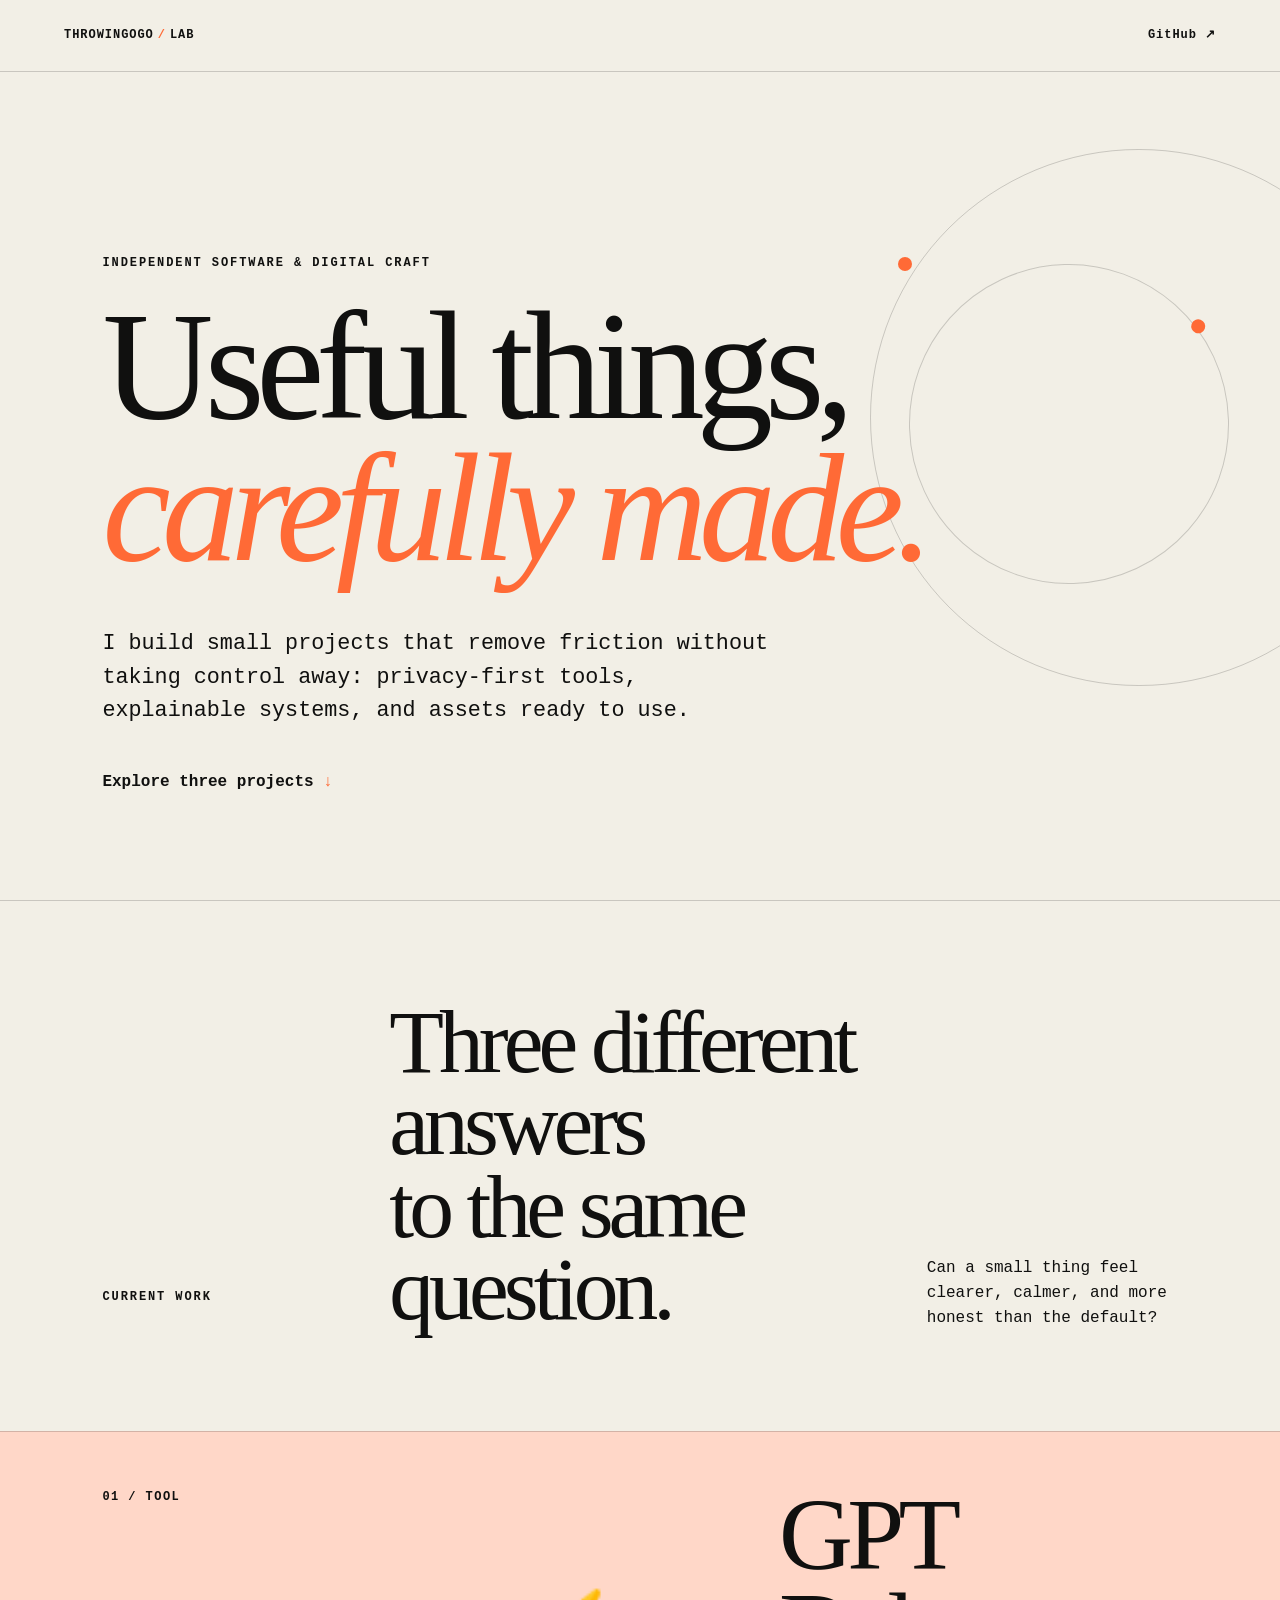
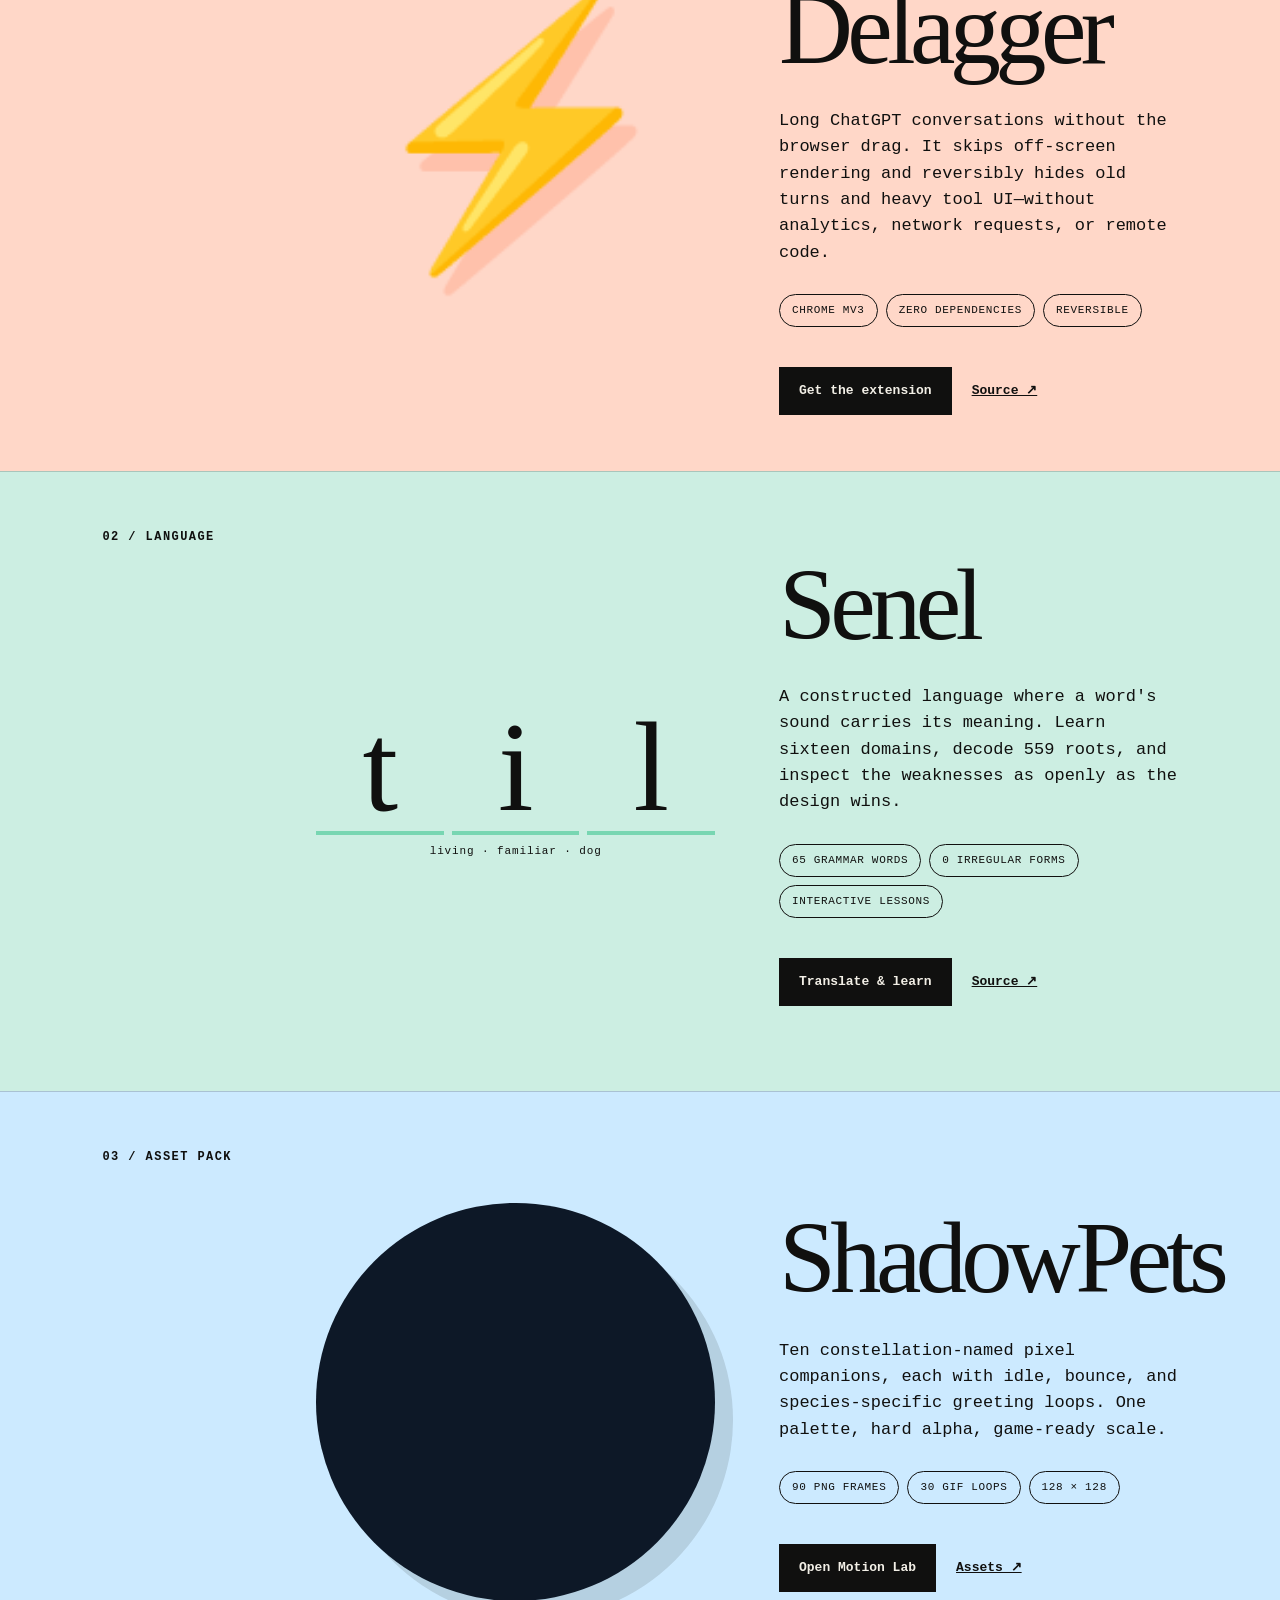
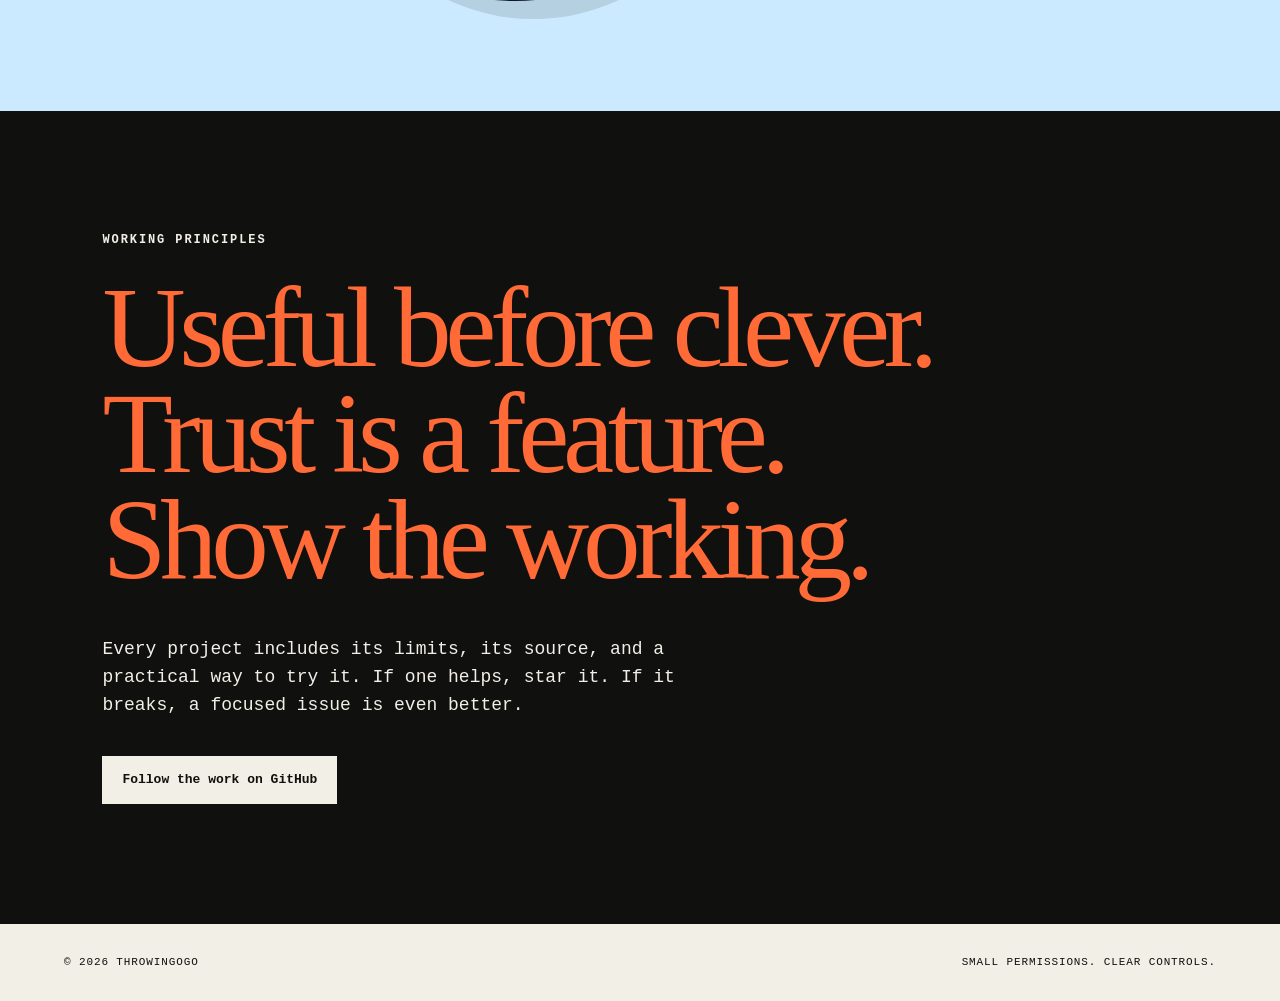
==== index.html @ 139b1a58 "Turn profile into a three-project portfolio" ====
<!doctype html>
<html lang="en">
<head>
  <meta charset="utf-8">
  <meta name="viewport" content="width=device-width,initial-scale=1">
  <title>Throwingogo — useful things, carefully made</title>
  <meta name="description" content="Privacy-first tools, a meaning-encoded constructed language, and reusable pixel-art companions by Throwingogo.">
  <link rel="canonical" href="https://throwingogo-hub.github.io/">
  <meta property="og:type" content="website">
  <meta property="og:title" content="Throwingogo — useful things, carefully made">
  <meta property="og:description" content="Small tools, clear controls, honest tradeoffs.">
  <meta property="og:url" content="https://throwingogo-hub.github.io/">
  <meta property="og:image" content="https://throwingogo-hub.github.io/assets/social-preview.png">
  <meta name="twitter:card" content="summary_large_image">
  <meta name="twitter:title" content="Throwingogo — useful things, carefully made">
  <meta name="twitter:description" content="Small tools, clear controls, honest tradeoffs.">
  <meta name="twitter:image" content="https://throwingogo-hub.github.io/assets/social-preview.png">
  <link rel="stylesheet" href="style.css">
</head>
<body>
  <header class="masthead">
    <a class="wordmark" href="#top" aria-label="Throwingogo home">THROWINGOGO<span aria-hidden="true">/</span>LAB</a>
    <a class="github-link" href="https://github.com/throwingogo-hub">GitHub ↗</a>
  </header>

  <main id="top">
    <section class="hero" aria-labelledby="hero-title">
      <p class="eyebrow">Independent software &amp; digital craft</p>
      <h1 id="hero-title">Useful things,<br><em>carefully made.</em></h1>
      <p class="lede">I build small projects that remove friction without taking control away: privacy-first tools, explainable systems, and assets ready to use.</p>
      <a class="down" href="#projects">Explore three projects <span aria-hidden="true">↓</span></a>
      <div class="orbit orbit-a" aria-hidden="true"></div>
      <div class="orbit orbit-b" aria-hidden="true"></div>
    </section>

    <section class="projects" id="projects" aria-labelledby="projects-title">
      <div class="section-heading">
        <p class="eyebrow">Current work</p>
        <h2 id="projects-title">Three different answers<br>to the same question.</h2>
        <p>Can a small thing feel clearer, calmer, and more honest than the default?</p>
      </div>

      <article class="project project-delagger">
        <div class="project-index">01 / TOOL</div>
        <div class="project-mark" aria-hidden="true">⚡</div>
        <div class="project-copy">
          <h3>GPT Delagger</h3>
          <p>Long ChatGPT conversations without the browser drag. It skips off-screen rendering and reversibly hides old turns and heavy tool UI—without analytics, network requests, or remote code.</p>
          <ul aria-label="Project attributes"><li>Chrome MV3</li><li>Zero dependencies</li><li>Reversible</li></ul>
          <div class="actions"><a class="button" href="https://github.com/throwingogo-hub/chatgpt-delagger/releases/latest">Get the extension</a><a class="text-link" href="https://github.com/throwingogo-hub/chatgpt-delagger">Source ↗</a></div>
        </div>
      </article>

      <article class="project project-senel">
        <div class="project-index">02 / LANGUAGE</div>
        <div class="senel-mark" aria-hidden="true"><b>t</b><b>i</b><b>l</b><span>living · familiar · dog</span></div>
        <div class="project-copy">
          <h3>Senel</h3>
          <p>A constructed language where a word's sound carries its meaning. Learn sixteen domains, decode 559 roots, and inspect the weaknesses as openly as the design wins.</p>
          <ul aria-label="Project attributes"><li>65 grammar words</li><li>0 irregular forms</li><li>Interactive lessons</li></ul>
          <div class="actions"><a class="button" href="https://throwingogo-hub.github.io/senel/">Translate &amp; learn</a><a class="text-link" href="https://github.com/throwingogo-hub/senel">Source ↗</a></div>
        </div>
      </article>

      <article class="project project-pets">
        <div class="project-index">03 / ASSET PACK</div>
        <div class="pet-stage" aria-hidden="true"><img src="https://raw.githubusercontent.com/throwingogo-hub/DigitalPets/main/ShadowPets/Animations/Draco/idle.gif" alt=""></div>
        <div class="project-copy">
          <h3>ShadowPets</h3>
          <p>Ten constellation-named pixel companions, each with idle, bounce, and species-specific greeting loops. One palette, hard alpha, game-ready scale.</p>
          <ul aria-label="Project attributes"><li>90 PNG frames</li><li>30 GIF loops</li><li>128 × 128</li></ul>
          <div class="actions"><a class="button" href="https://throwingogo-hub.github.io/DigitalPets/">Open Motion Lab</a><a class="text-link" href="https://github.com/throwingogo-hub/DigitalPets">Assets ↗</a></div>
        </div>
      </article>
    </section>

    <section class="principles" aria-labelledby="principles-title">
      <p class="eyebrow">Working principles</p>
      <h2 id="principles-title">Useful before clever.<br>Trust is a feature.<br>Show the working.</h2>
      <p>Every project includes its limits, its source, and a practical way to try it. If one helps, star it. If it breaks, a focused issue is even better.</p>
      <a class="button button-light" href="https://github.com/throwingogo-hub">Follow the work on GitHub</a>
    </section>
  </main>

  <footer><span>© 2026 Throwingogo</span><span>Small permissions. Clear controls.</span></footer>
</body>
</html>
---- style.css ----
:root{--ink:#10100f;--paper:#f2efe6;--orange:#ff6a36;--blue:#4ab4ff;--mint:#78d6b2;--line:rgba(16,16,15,.18)}
*{box-sizing:border-box}
html{scroll-behavior:smooth}
body{margin:0;background:var(--paper);color:var(--ink);font-family:"SFMono-Regular",Consolas,"Liberation Mono",monospace;line-height:1.55}
a{color:inherit}
.masthead{height:72px;display:flex;align-items:center;justify-content:space-between;padding:0 clamp(22px,5vw,72px);border-bottom:1px solid var(--line);font-size:12px;letter-spacing:.08em;position:relative;z-index:3}
.wordmark,.github-link{text-decoration:none;font-weight:800}.wordmark span{color:var(--orange);padding:0 4px}.github-link:hover{text-decoration:underline}
.hero{min-height:calc(100vh - 72px);padding:clamp(72px,11vw,150px) clamp(22px,8vw,120px) 64px;display:flex;flex-direction:column;justify-content:center;position:relative;overflow:hidden}
.eyebrow{text-transform:uppercase;font-weight:800;font-size:12px;letter-spacing:.16em;margin:0 0 24px}
h1,h2,h3{font-family:Georgia,"Times New Roman",serif;font-weight:400;letter-spacing:-.055em;margin:0;line-height:.92}
h1{font-size:clamp(68px,12vw,174px);max-width:1100px;position:relative;z-index:1}h1 em{color:var(--orange);font-weight:400}
.lede{font-size:clamp(16px,1.7vw,22px);max-width:670px;margin:48px 0 42px;position:relative;z-index:1}.down{font-weight:800;text-decoration:none;position:relative;z-index:1}.down span{color:var(--orange)}
.orbit{position:absolute;border:1px solid var(--line);border-radius:50%;pointer-events:none}.orbit:after{content:"";position:absolute;width:14px;height:14px;border-radius:50%;background:var(--orange);top:20%;left:5%}.orbit-a{width:42vw;height:42vw;right:-10vw;top:6vw}.orbit-b{width:25vw;height:25vw;right:4vw;top:15vw;transform:rotate(110deg)}
.projects{border-top:1px solid var(--line)}.section-heading{padding:100px clamp(22px,8vw,120px);display:grid;grid-template-columns:1fr 2fr 1fr;gap:36px;align-items:end}.section-heading h2{font-size:clamp(48px,7vw,96px)}.section-heading>p:last-child{max-width:360px;margin:0}
.project{min-height:620px;border-top:1px solid var(--line);padding:56px clamp(22px,8vw,120px);display:grid;grid-template-columns:150px minmax(260px,1fr) minmax(340px,1fr);gap:clamp(24px,5vw,80px);align-items:center;position:relative}.project-index{align-self:start;font-size:12px;letter-spacing:.12em;font-weight:800}.project-mark{font-size:clamp(130px,20vw,270px);text-align:center;filter:drop-shadow(14px 18px 0 rgba(255,106,54,.2))}.project-copy h3{font-size:clamp(58px,8vw,108px);margin-bottom:32px}.project-copy p{max-width:620px;font-size:17px}.project-copy ul{display:flex;flex-wrap:wrap;list-style:none;padding:0;margin:28px 0 40px;gap:8px}.project-copy li{border:1px solid currentColor;border-radius:99px;padding:7px 12px;font-size:11px;text-transform:uppercase;letter-spacing:.06em}.actions{display:flex;gap:20px;align-items:center;flex-wrap:wrap}.button{display:inline-block;background:var(--ink);color:var(--paper);padding:14px 20px;text-decoration:none;font-weight:800;font-size:13px}.button:hover{transform:translate(-2px,-2px);box-shadow:4px 4px 0 var(--orange)}.text-link{font-size:13px;font-weight:800}
.project-delagger{background:#ffd7c8}.project-senel{background:#cceee2}.project-pets{background:#cceaff}.senel-mark{display:grid;grid-template-columns:repeat(3,1fr);gap:8px;text-align:center}.senel-mark b{font:400 clamp(68px,10vw,132px)/1 Georgia,serif;border-bottom:4px solid var(--mint)}.senel-mark span{grid-column:1/-1;font-size:11px;letter-spacing:.08em}.pet-stage{aspect-ratio:1;border-radius:50%;background:#0d1827;display:grid;place-items:center;box-shadow:18px 18px 0 rgba(16,16,15,.12)}.pet-stage img{width:72%;image-rendering:pixelated}
.principles{background:var(--ink);color:var(--paper);padding:120px clamp(22px,8vw,120px)}.principles h2{font-size:clamp(52px,9vw,124px);color:var(--orange)}.principles>p:not(.eyebrow){max-width:630px;margin:44px 0 36px;font-size:18px}.button-light{background:var(--paper);color:var(--ink)}
footer{padding:30px clamp(22px,5vw,72px);display:flex;justify-content:space-between;font-size:11px;text-transform:uppercase;letter-spacing:.08em}
@media(max-width:820px){.section-heading{grid-template-columns:1fr}.project{grid-template-columns:1fr;min-height:auto}.project-mark,.senel-mark,.pet-stage{max-width:360px;margin:auto}.project-index{margin-bottom:10px}.orbit{opacity:.5}footer{gap:20px;flex-direction:column}}
@media(prefers-reduced-motion:no-preference){.project .project-mark,.project .senel-mark,.project .pet-stage{transition:transform .25s ease}.project:hover .project-mark,.project:hover .senel-mark,.project:hover .pet-stage{transform:translateY(-8px) rotate(-1deg)}}
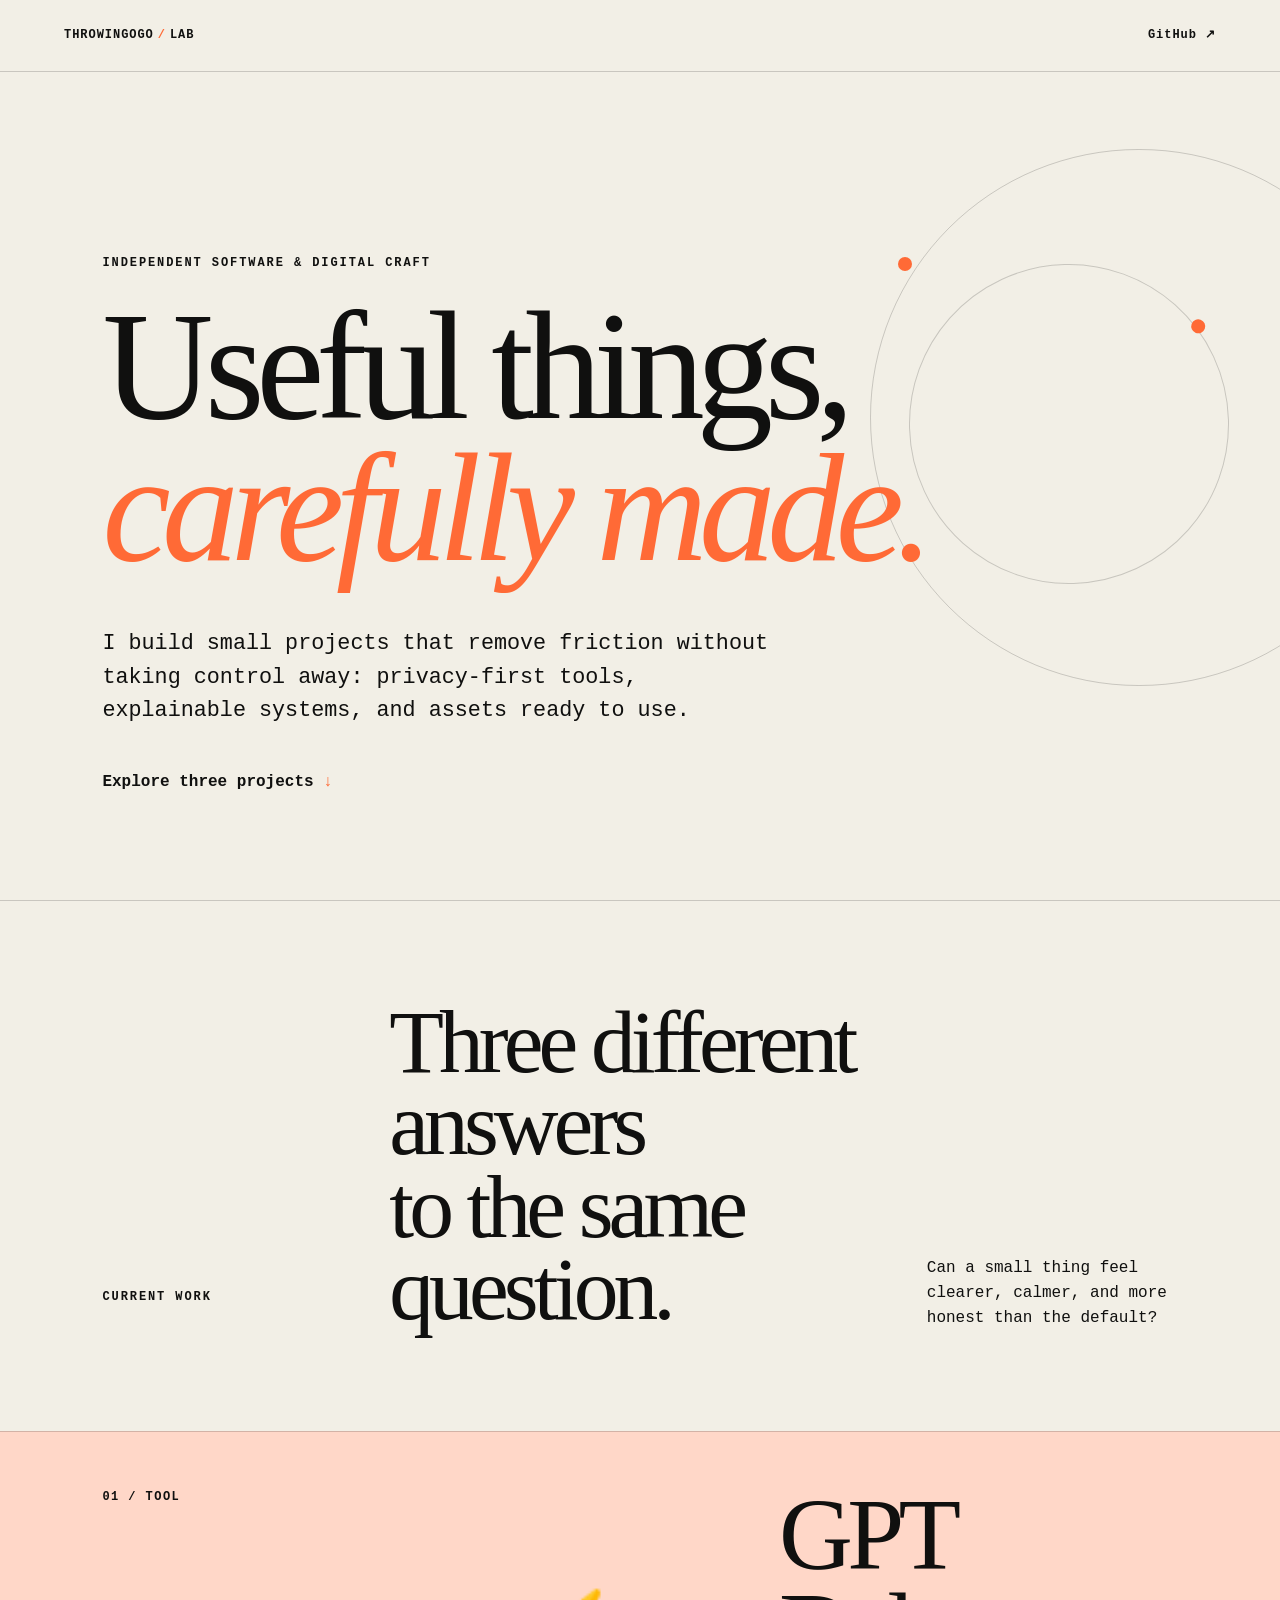
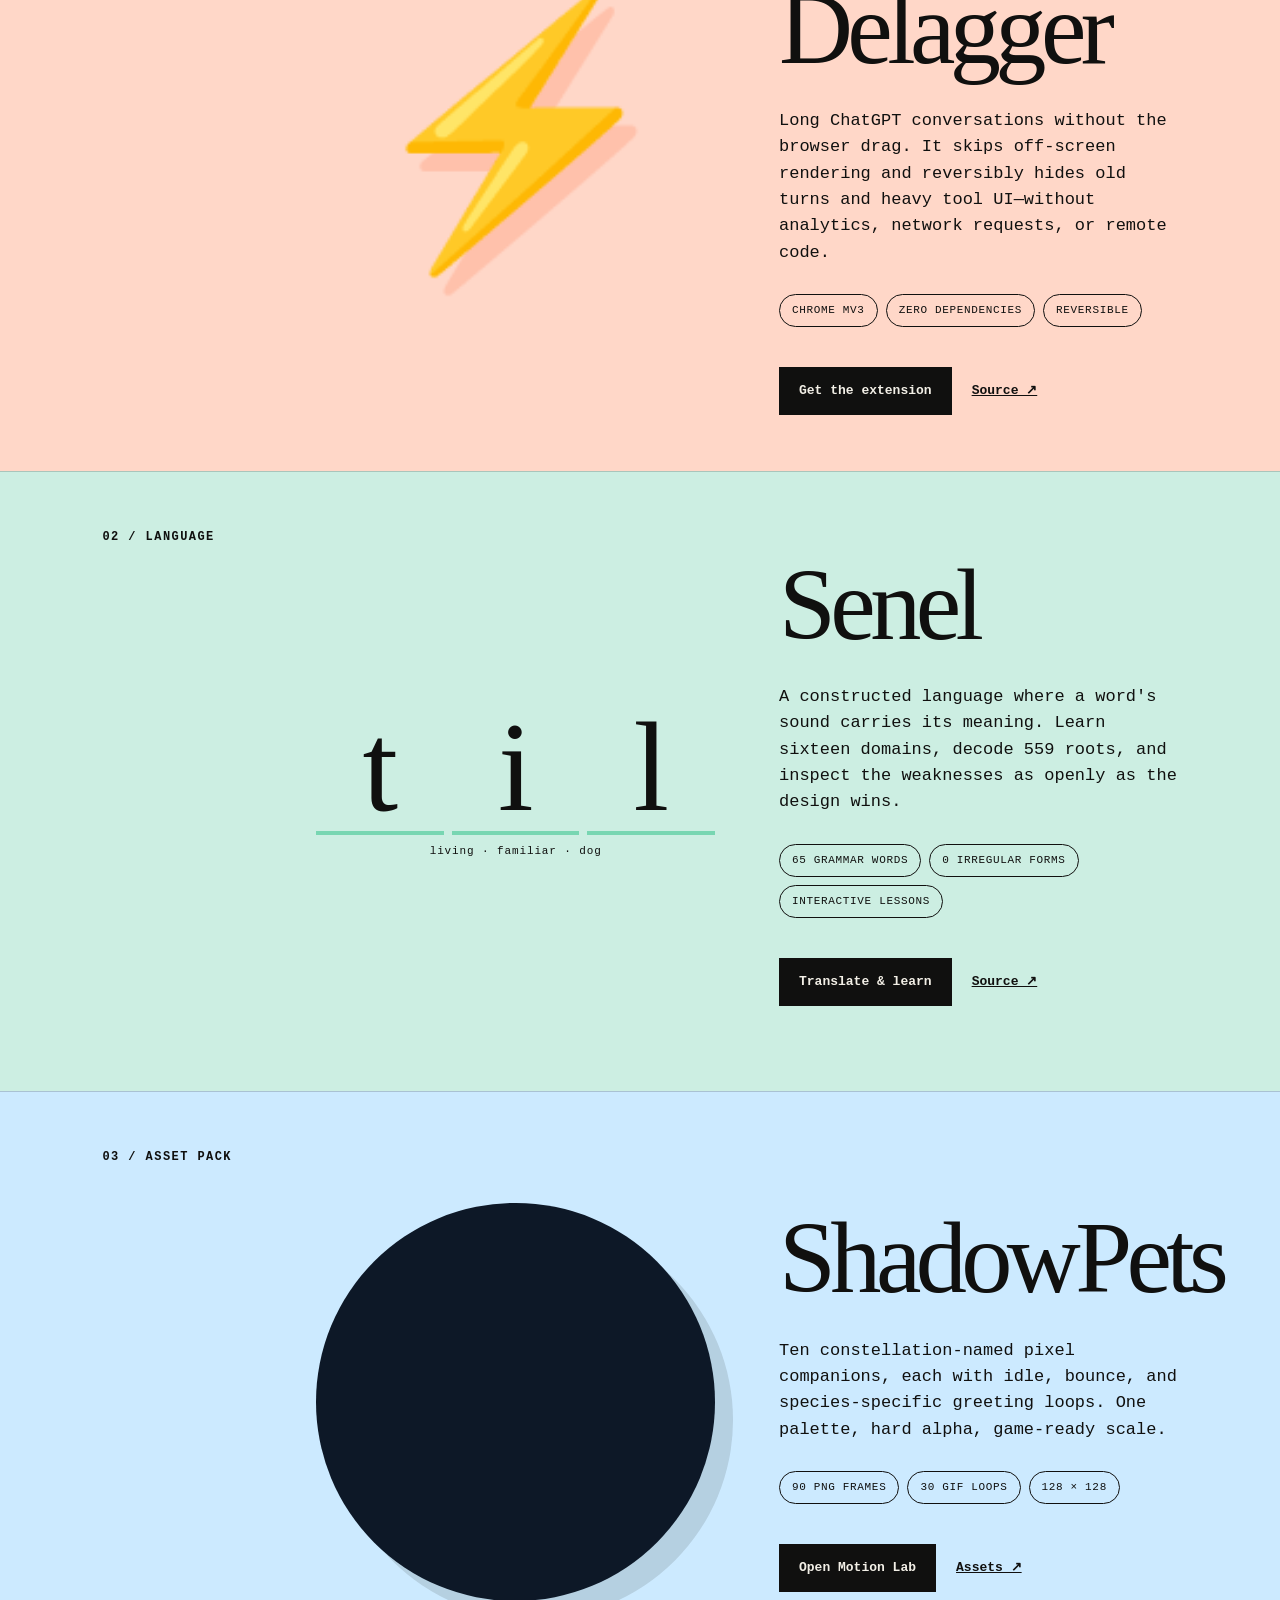
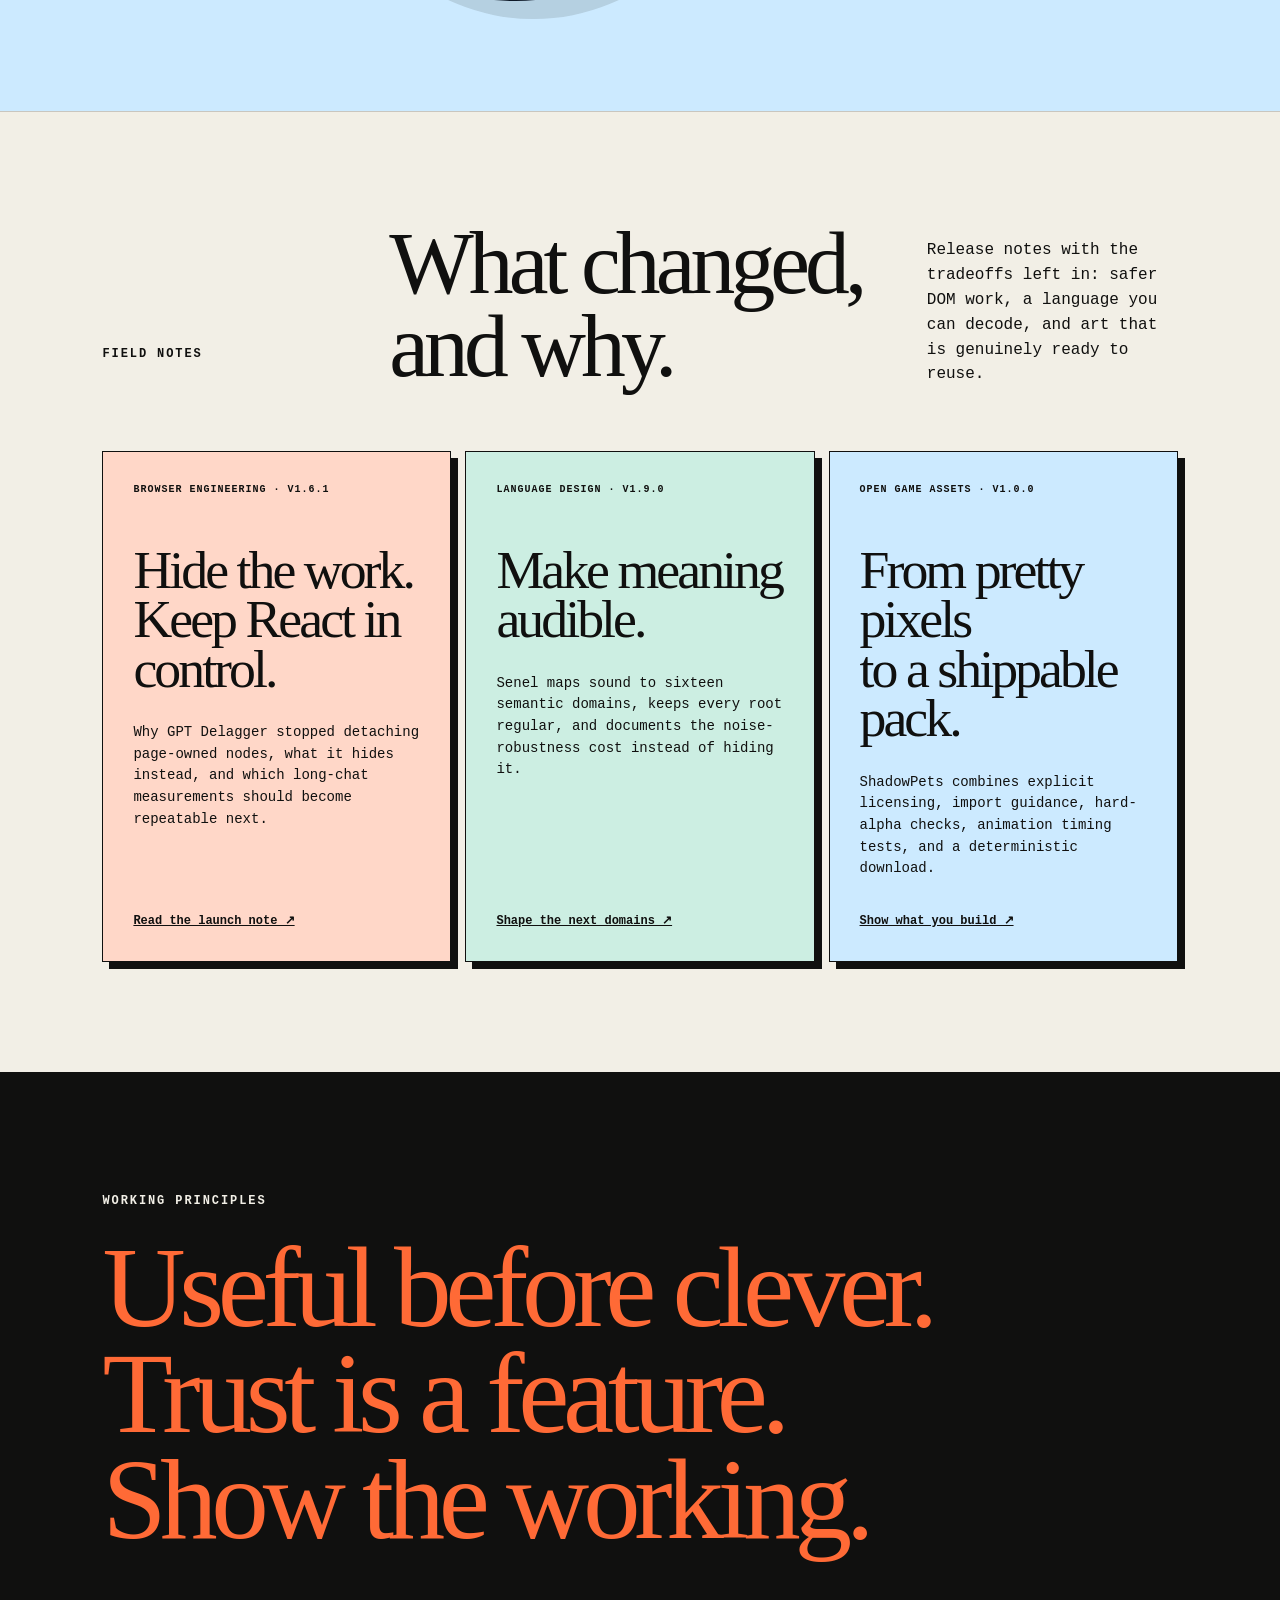
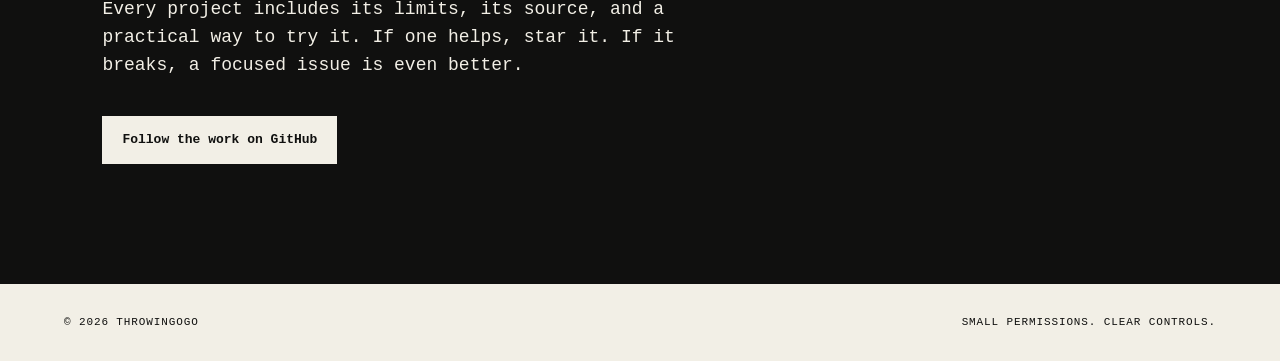
==== commit 99e57cb4: "content: add project field notes" ====
--- a/index.html
+++ b/index.html
@@ -5,16 +5,36 @@
   <meta name="viewport" content="width=device-width,initial-scale=1">
   <title>Throwingogo — useful things, carefully made</title>
   <meta name="description" content="Privacy-first tools, a meaning-encoded constructed language, and reusable pixel-art companions by Throwingogo.">
-  <link rel="canonical" href="https://throwingogo-hub.github.io/">
+  <meta name="robots" content="index, follow">
+  <link rel="canonical" href="https://throwingogo-hub.github.io/throwingogo-hub/">
   <meta property="og:type" content="website">
+  <meta property="og:site_name" content="Throwingogo Lab">
   <meta property="og:title" content="Throwingogo — useful things, carefully made">
   <meta property="og:description" content="Small tools, clear controls, honest tradeoffs.">
-  <meta property="og:url" content="https://throwingogo-hub.github.io/">
-  <meta property="og:image" content="https://throwingogo-hub.github.io/assets/social-preview.png">
+  <meta property="og:url" content="https://throwingogo-hub.github.io/throwingogo-hub/">
+  <meta property="og:image" content="https://throwingogo-hub.github.io/throwingogo-hub/assets/social-preview.png">
+  <meta property="og:image:width" content="1280">
+  <meta property="og:image:height" content="640">
+  <meta property="og:image:alt" content="Throwingogo Lab: GPT Delagger, Senel, and ShadowPets">
   <meta name="twitter:card" content="summary_large_image">
   <meta name="twitter:title" content="Throwingogo — useful things, carefully made">
   <meta name="twitter:description" content="Small tools, clear controls, honest tradeoffs.">
-  <meta name="twitter:image" content="https://throwingogo-hub.github.io/assets/social-preview.png">
+  <meta name="twitter:image" content="https://throwingogo-hub.github.io/throwingogo-hub/assets/social-preview.png">
+  <meta name="twitter:image:alt" content="Throwingogo Lab: GPT Delagger, Senel, and ShadowPets">
+  <script type="application/ld+json">
+  {
+    "@context": "https://schema.org",
+    "@type": "ProfilePage",
+    "url": "https://throwingogo-hub.github.io/throwingogo-hub/",
+    "mainEntity": {
+      "@type": "Person",
+      "name": "Throwingogo",
+      "url": "https://throwingogo-hub.github.io/throwingogo-hub/",
+      "sameAs": ["https://github.com/throwingogo-hub"],
+      "knowsAbout": ["browser extensions", "constructed languages", "pixel art", "open source"]
+    }
+  }
+  </script>
   <link rel="stylesheet" href="style.css">
 </head>
 <body>
@@ -74,6 +94,34 @@
       </article>
     </section>
 
+    <section class="notes" id="notes" aria-labelledby="notes-title">
+      <div class="notes-heading">
+        <p class="eyebrow">Field notes</p>
+        <h2 id="notes-title">What changed,<br>and why.</h2>
+        <p>Release notes with the tradeoffs left in: safer DOM work, a language you can decode, and art that is genuinely ready to reuse.</p>
+      </div>
+      <div class="note-grid">
+        <a class="note note-orange" href="https://github.com/throwingogo-hub/chatgpt-delagger/discussions/7">
+          <span>Browser engineering · v1.6.1</span>
+          <h3>Hide the work.<br>Keep React in control.</h3>
+          <p>Why GPT Delagger stopped detaching page-owned nodes, what it hides instead, and which long-chat measurements should become repeatable next.</p>
+          <b>Read the launch note ↗</b>
+        </a>
+        <a class="note note-mint" href="https://github.com/throwingogo-hub/senel/discussions/6">
+          <span>Language design · v1.9.0</span>
+          <h3>Make meaning<br>audible.</h3>
+          <p>Senel maps sound to sixteen semantic domains, keeps every root regular, and documents the noise-robustness cost instead of hiding it.</p>
+          <b>Shape the next domains ↗</b>
+        </a>
+        <a class="note note-blue" href="https://github.com/throwingogo-hub/DigitalPets/discussions/7">
+          <span>Open game assets · v1.0.0</span>
+          <h3>From pretty pixels<br>to a shippable pack.</h3>
+          <p>ShadowPets combines explicit licensing, import guidance, hard-alpha checks, animation timing tests, and a deterministic download.</p>
+          <b>Show what you build ↗</b>
+        </a>
+      </div>
+    </section>
+
     <section class="principles" aria-labelledby="principles-title">
       <p class="eyebrow">Working principles</p>
       <h2 id="principles-title">Useful before clever.<br>Trust is a feature.<br>Show the working.</h2>
--- a/style.css
+++ b/style.css
@@ -14,7 +14,9 @@
 .projects{border-top:1px solid var(--line)}.section-heading{padding:100px clamp(22px,8vw,120px);display:grid;grid-template-columns:1fr 2fr 1fr;gap:36px;align-items:end}.section-heading h2{font-size:clamp(48px,7vw,96px)}.section-heading>p:last-child{max-width:360px;margin:0}
 .project{min-height:620px;border-top:1px solid var(--line);padding:56px clamp(22px,8vw,120px);display:grid;grid-template-columns:150px minmax(260px,1fr) minmax(340px,1fr);gap:clamp(24px,5vw,80px);align-items:center;position:relative}.project-index{align-self:start;font-size:12px;letter-spacing:.12em;font-weight:800}.project-mark{font-size:clamp(130px,20vw,270px);text-align:center;filter:drop-shadow(14px 18px 0 rgba(255,106,54,.2))}.project-copy h3{font-size:clamp(58px,8vw,108px);margin-bottom:32px}.project-copy p{max-width:620px;font-size:17px}.project-copy ul{display:flex;flex-wrap:wrap;list-style:none;padding:0;margin:28px 0 40px;gap:8px}.project-copy li{border:1px solid currentColor;border-radius:99px;padding:7px 12px;font-size:11px;text-transform:uppercase;letter-spacing:.06em}.actions{display:flex;gap:20px;align-items:center;flex-wrap:wrap}.button{display:inline-block;background:var(--ink);color:var(--paper);padding:14px 20px;text-decoration:none;font-weight:800;font-size:13px}.button:hover{transform:translate(-2px,-2px);box-shadow:4px 4px 0 var(--orange)}.text-link{font-size:13px;font-weight:800}
 .project-delagger{background:#ffd7c8}.project-senel{background:#cceee2}.project-pets{background:#cceaff}.senel-mark{display:grid;grid-template-columns:repeat(3,1fr);gap:8px;text-align:center}.senel-mark b{font:400 clamp(68px,10vw,132px)/1 Georgia,serif;border-bottom:4px solid var(--mint)}.senel-mark span{grid-column:1/-1;font-size:11px;letter-spacing:.08em}.pet-stage{aspect-ratio:1;border-radius:50%;background:#0d1827;display:grid;place-items:center;box-shadow:18px 18px 0 rgba(16,16,15,.12)}.pet-stage img{width:72%;image-rendering:pixelated}
+.notes{padding:110px clamp(22px,8vw,120px);border-top:1px solid var(--line)}.notes-heading{display:grid;grid-template-columns:1fr 2fr 1fr;gap:36px;align-items:end;margin-bottom:64px}.notes-heading h2{font-size:clamp(48px,7vw,94px)}.notes-heading>p:last-child{margin:0;max-width:390px}.note-grid{display:grid;grid-template-columns:repeat(3,1fr);gap:14px}.note{min-height:430px;padding:30px;display:flex;flex-direction:column;text-decoration:none;border:1px solid var(--ink);box-shadow:7px 7px 0 var(--ink);transition:transform .18s ease,box-shadow .18s ease}.note:hover{transform:translate(3px,3px);box-shadow:4px 4px 0 var(--ink)}.note>span{font-size:10px;text-transform:uppercase;letter-spacing:.1em;font-weight:800}.note h3{font-size:clamp(36px,4.2vw,64px);margin:48px 0 28px}.note p{font-size:14px;margin:0 0 32px}.note b{font-size:12px;margin-top:auto;text-decoration:underline}.note-orange{background:#ffd7c8}.note-mint{background:#cceee2}.note-blue{background:#cceaff}
 .principles{background:var(--ink);color:var(--paper);padding:120px clamp(22px,8vw,120px)}.principles h2{font-size:clamp(52px,9vw,124px);color:var(--orange)}.principles>p:not(.eyebrow){max-width:630px;margin:44px 0 36px;font-size:18px}.button-light{background:var(--paper);color:var(--ink)}
 footer{padding:30px clamp(22px,5vw,72px);display:flex;justify-content:space-between;font-size:11px;text-transform:uppercase;letter-spacing:.08em}
-@media(max-width:820px){.section-heading{grid-template-columns:1fr}.project{grid-template-columns:1fr;min-height:auto}.project-mark,.senel-mark,.pet-stage{max-width:360px;margin:auto}.project-index{margin-bottom:10px}.orbit{opacity:.5}footer{gap:20px;flex-direction:column}}
+@media(max-width:980px){.note-grid{grid-template-columns:1fr}.note{min-height:330px}.note h3{font-size:clamp(42px,8vw,68px)}}
+@media(max-width:820px){.section-heading,.notes-heading{grid-template-columns:1fr}.project{grid-template-columns:1fr;min-height:auto}.project-mark,.senel-mark,.pet-stage{max-width:360px;margin:auto}.project-index{margin-bottom:10px}.orbit{opacity:.5}footer{gap:20px;flex-direction:column}}
 @media(prefers-reduced-motion:no-preference){.project .project-mark,.project .senel-mark,.project .pet-stage{transition:transform .25s ease}.project:hover .project-mark,.project:hover .senel-mark,.project:hover .pet-stage{transform:translateY(-8px) rotate(-1deg)}}
